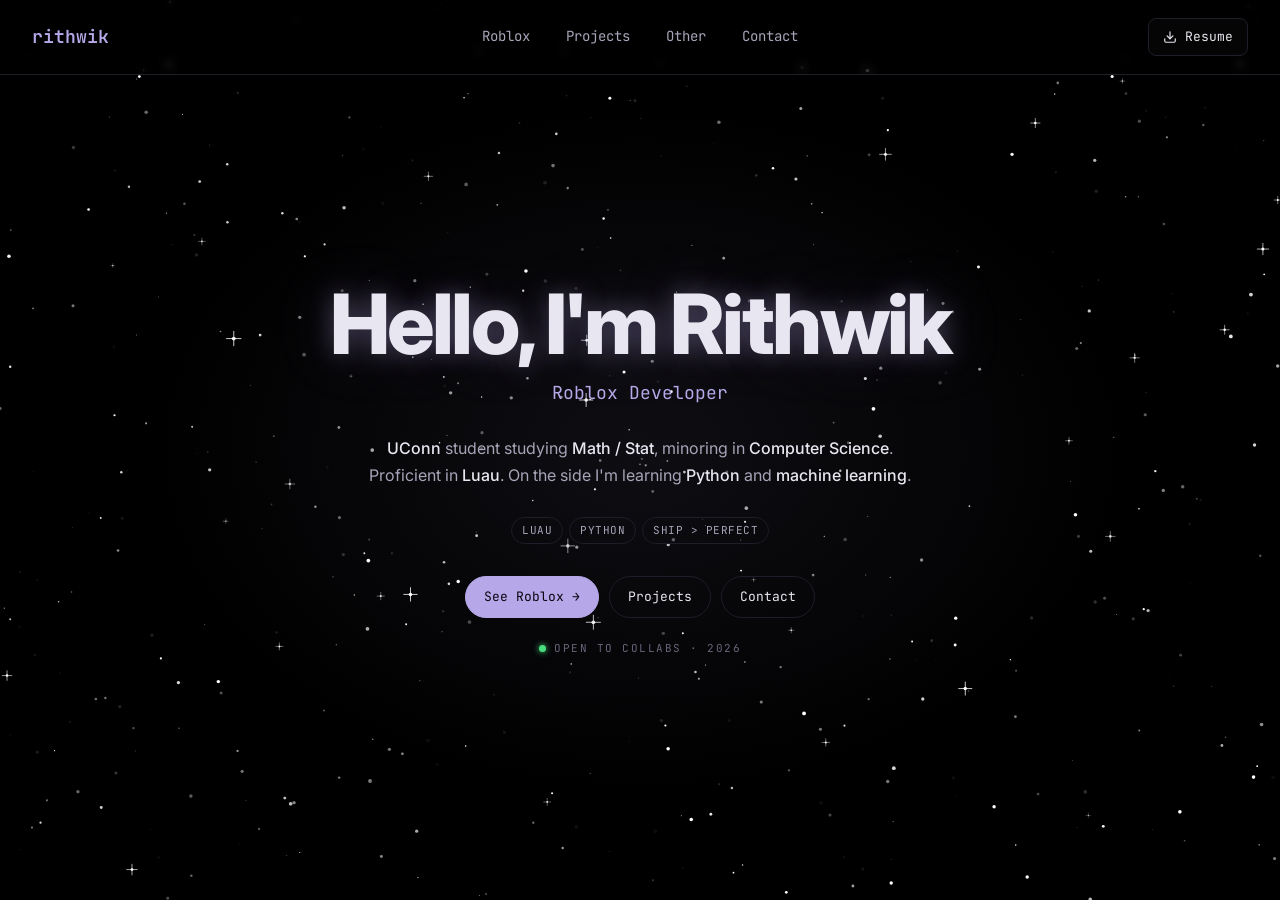
==== index.html @ 13290063 "initial commit" ====
<!DOCTYPE html>
<html lang="en">
<head>
<meta charset="UTF-8"/>
<meta name="viewport" content="width=device-width, initial-scale=1.0"/>
<title>Rithwik — Dev</title>
<link rel="preconnect" href="https://fonts.googleapis.com"/>
<link rel="preconnect" href="https://fonts.gstatic.com" crossorigin/>
<link href="https://fonts.googleapis.com/css2?family=JetBrains+Mono:wght@400;500;600&family=Inter:wght@400;500;600;700;800&display=swap" rel="stylesheet"/>
<link rel="stylesheet" href="style.css"/>
</head>
<body class="no-scroll">

<canvas id="stars"></canvas>
<div class="vignette"></div>

<header class="topnav">
  <a class="brand" href="index.html">rithwik</a>
  <nav class="nav-tabs">
    <a class="nav-tab" href="roblox.html">Roblox</a>
    <a class="nav-tab" href="projects.html">Projects</a>
    <a class="nav-tab" href="other.html">Other</a>
    <a class="nav-tab" href="contact.html">Contact</a>
  </nav>
  <a class="resume-btn" href="Rithwik_Mohanty_Resume.pdf" download>
    <svg viewBox="0 0 24 24" fill="none" stroke="currentColor" stroke-width="2" stroke-linecap="round" stroke-linejoin="round"><path d="M21 15v4a2 2 0 0 1-2 2H5a2 2 0 0 1-2-2v-4"/><polyline points="7 10 12 15 17 10"/><line x1="12" y1="15" x2="12" y2="3"/></svg>
    Resume
  </a>
</header>

<main class="landing">
  <div class="landing-inner">
    <h1>Hello, I'm Rithwik</h1>
    <div class="subline">Roblox Developer</div>
    <p class="about">
      <strong>UConn</strong> student studying <strong>Math / Stat</strong>, minoring in <strong>Computer Science</strong>. Proficient in <strong>Luau</strong>. On the side I'm learning <strong>Python</strong> and <strong>machine learning</strong>.
    </p>
    <div class="pillows">
      <span class="pill">LUAU</span>
      <span class="pill">PYTHON</span>
      <span class="pill">SHIP &gt; PERFECT</span>
    </div>
    <div class="quick-nav">
      <a class="qbtn primary" href="roblox.html">See Roblox →</a>
      <a class="qbtn" href="projects.html">Projects</a>
      <a class="qbtn" href="contact.html">Contact</a>
    </div>
    <div class="pulse-row"><span class="pulse"></span>open to collabs · 2026</div>
  </div>
</main>

<script src="stars.js"></script>
<script src="transitions.js"></script>
<script src="email-form.js"></script>
</body>
</html>
---- style.css ----
:root {
  --bg: #000000;
  --bg-2: #0a0a0e;
  --ink: #e8e6f0;
  --ink-soft: #a8a4b8;
  --ink-faint: #6a657a;
  --line: #1f1d28;
  --accent: #b6a8e8;
  --accent-2: #8b7ed8;
  --good: #4ade80;
}
* { box-sizing: border-box; margin: 0; padding: 0; }
html, body { background: var(--bg); color: var(--ink); }
body {
  font-family: 'Inter', system-ui, sans-serif;
  font-size: 15px;
  line-height: 1.55;
  -webkit-font-smoothing: antialiased;
  min-height: 100vh;
  overflow-x: hidden;
}
body.no-scroll { height: 100vh; overflow: hidden; }
::selection { background: var(--accent); color: var(--bg); }
a { color: inherit; text-decoration: none; }
button { font: inherit; color: inherit; cursor: pointer; background: none; border: none; }

/* ===== Top nav ===== */
.topnav {
  position: fixed;
  top: 0; left: 0; right: 0;
  z-index: 30;
  padding: 18px 32px;
  display: grid;
  grid-template-columns: 1fr auto 1fr;
  align-items: center;
  background: linear-gradient(180deg, rgba(0,0,0,0.85), rgba(0,0,0,0.55) 70%, transparent);
  backdrop-filter: blur(6px);
  -webkit-backdrop-filter: blur(6px);
  border-bottom: 1px solid color-mix(in srgb, var(--accent) 18%, transparent);
}
.brand {
  font-family: 'JetBrains Mono', monospace;
  font-weight: 600;
  font-size: 18px;
  color: var(--accent);
}
.nav-tabs { display: flex; gap: 28px; justify-self: center; }
.nav-tab {
  font-family: 'JetBrains Mono', monospace;
  font-size: 14px;
  color: var(--ink-soft);
  padding: 6px 4px;
  transition: color 0.18s;
  position: relative;
}
.nav-tab::after {
  content: '';
  position: absolute;
  left: 50%; bottom: 0;
  width: 0; height: 1.5px;
  background: var(--accent);
  transition: all 0.22s;
  transform: translateX(-50%);
}
.nav-tab:hover, .nav-tab.on { color: var(--accent); }
.nav-tab:hover::after, .nav-tab.on::after { width: 100%; }
.resume-btn {
  justify-self: end;
  font-family: 'JetBrains Mono', monospace;
  font-size: 13px;
  color: var(--ink);
  border: 1px solid var(--line);
  padding: 8px 14px;
  border-radius: 8px;
  display: inline-flex;
  align-items: center;
  gap: 8px;
  background: rgba(255,255,255,0.02);
  transition: border-color 0.18s, background 0.18s;
}
.resume-btn:hover { border-color: var(--accent); background: color-mix(in srgb, var(--accent) 10%, transparent); }
.resume-btn svg { width: 14px; height: 14px; }
@media (max-width: 800px) {
  .topnav { grid-template-columns: 1fr auto; padding: 14px 18px; }
  .nav-tabs { display: none; }
  .resume-btn { padding: 6px 10px; font-size: 12px; }
}

/* ===== Stars ===== */
#stars { position: fixed; inset: 0; z-index: 0; pointer-events: none; }
.vignette {
  position: fixed; inset: 0; pointer-events: none; z-index: 1;
  background: radial-gradient(ellipse at center, color-mix(in srgb, var(--accent) 8%, transparent) 0%, transparent 55%);
}

/* ===== Landing (no-scroll) ===== */
.landing {
  position: relative;
  height: 100vh;
  display: flex;
  align-items: center;
  justify-content: center;
  text-align: center;
  padding: 80px 24px 40px;
  z-index: 2;
}
.landing-inner { position: relative; z-index: 2; max-width: 760px; }
.landing h1 {
  font-family: 'Inter', sans-serif;
  font-weight: 800;
  font-size: clamp(40px, 6.5vw, 84px);
  letter-spacing: -0.035em;
  line-height: 1;
  text-shadow:
    0 0 24px color-mix(in srgb, var(--accent) 35%, transparent),
    0 0 64px color-mix(in srgb, var(--accent) 18%, transparent);
}
.landing .subline {
  font-family: 'JetBrains Mono', monospace;
  font-size: clamp(14px, 1.6vw, 18px);
  color: var(--accent);
  margin-top: 14px;
}
.landing .about {
  margin: 28px auto 0;
  max-width: 580px;
  color: var(--ink-soft);
  font-size: clamp(14px, 1.3vw, 16px);
  line-height: 1.7;
  text-wrap: pretty;
}
.landing .about strong { color: var(--ink); font-weight: 500; }
.landing .pillows {
  display: flex;
  flex-wrap: wrap;
  gap: 6px;
  justify-content: center;
  margin-top: 28px;
}
.landing .pill {
  font-family: 'JetBrains Mono', monospace;
  font-size: 11px;
  padding: 4px 10px;
  border: 1px solid var(--line);
  border-radius: 999px;
  color: var(--ink-soft);
  letter-spacing: 0.5px;
}
.landing .pulse-row {
  margin-top: 22px;
  display: inline-flex;
  align-items: center;
  gap: 8px;
  font-family: 'JetBrains Mono', monospace;
  font-size: 11px;
  color: var(--ink-faint);
  letter-spacing: 1.5px;
  text-transform: uppercase;
}
.pulse {
  width: 7px; height: 7px; border-radius: 50%;
  background: var(--good); box-shadow: 0 0 6px var(--good);
  animation: blink 1.6s infinite;
}
@keyframes blink { 50% { opacity: 0.35; } }
.landing .quick-nav {
  display: flex; gap: 10px; justify-content: center;
  margin-top: 32px;
  flex-wrap: wrap;
}
.qbtn {
  font-family: 'JetBrains Mono', monospace;
  font-size: 13px;
  padding: 10px 18px;
  border: 1px solid var(--line);
  border-radius: 999px;
  color: var(--ink);
  transition: border-color 0.18s, background 0.18s, color 0.18s;
  display: inline-flex; align-items: center; gap: 8px;
}
.qbtn:hover { border-color: var(--accent); color: var(--accent); background: color-mix(in srgb, var(--accent) 8%, transparent); }
.qbtn.primary { background: var(--accent); color: #0a0512; border-color: var(--accent); }
.qbtn.primary:hover { transform: translateY(-1px); box-shadow: 0 8px 24px -8px color-mix(in srgb, var(--accent) 60%, transparent); }

/* ===== Page (scrolling sub-pages) ===== */
.page {
  position: relative;
  z-index: 2;
  padding: 140px 24px 80px;
}
.container { max-width: 1100px; margin: 0 auto; }
.sec-tag {
  font-family: 'JetBrains Mono', monospace;
  font-size: 13px;
  color: var(--accent);
  margin-bottom: 14px;
  display: inline-flex;
  align-items: center;
  gap: 10px;
}
.sec-tag::before { content: ''; width: 24px; height: 1px; background: var(--accent); }
.sec-title {
  font-family: 'Inter', sans-serif;
  font-weight: 700;
  font-size: clamp(40px, 6vw, 64px);
  letter-spacing: -0.03em;
  line-height: 1;
  margin-bottom: 14px;
}
.sec-title em { font-style: italic; color: var(--accent); }
.sec-blurb { color: var(--ink-soft); font-size: 16px; max-width: 600px; margin-bottom: 48px; line-height: 1.6; }

/* ===== Project cards ===== */
.grid {
  display: grid;
  grid-template-columns: repeat(auto-fit, minmax(300px, 1fr));
  gap: 16px;
}
.card {
  background: rgba(255,255,255,0.02);
  border: 1px solid var(--line);
  border-radius: 14px;
  padding: 24px;
  transition: border-color 0.2s, transform 0.2s, background 0.2s;
  display: flex;
  flex-direction: column;
  gap: 12px;
  cursor: pointer;
  text-decoration: none;
  color: inherit;
}
.card:hover {
  transform: translateY(-3px);
  border-color: color-mix(in srgb, var(--accent) 50%, var(--line));
  background: rgba(182, 168, 232, 0.04);
}
.card .meta {
  font-family: 'JetBrains Mono', monospace;
  font-size: 11px;
  color: var(--ink-faint);
  text-transform: uppercase;
  letter-spacing: 1.5px;
  display: flex;
  justify-content: space-between;
  align-items: center;
}
.card h3 {
  font-family: 'Inter', sans-serif;
  font-size: 22px;
  font-weight: 600;
  letter-spacing: -0.02em;
  line-height: 1.15;
}
.card h3 em { font-style: italic; color: var(--accent); }
.card p { color: var(--ink-soft); font-size: 14px; line-height: 1.55; }
.card .tags { display: flex; flex-wrap: wrap; gap: 5px; margin-top: auto; padding-top: 10px; }
.pill {
  font-family: 'JetBrains Mono', monospace;
  font-size: 10px;
  padding: 3px 9px;
  border: 1px solid var(--line);
  border-radius: 999px;
  color: var(--ink-soft);
  letter-spacing: 0.5px;
}
.chip { padding: 3px 8px; border-radius: 4px; font-size: 10px; font-family: 'JetBrains Mono', monospace; letter-spacing: 1px; background: var(--good); color: #052; }
.chip.stealth { background: #fbbf24; color: #422; }
.chip.wip { background: #2a2630; color: var(--ink-soft); }

/* ===== Contact ===== */
.contact-card {
  border: 1px solid var(--line);
  border-radius: 18px;
  padding: 56px 44px;
  background: linear-gradient(135deg, rgba(182,168,232,0.06), rgba(0,0,0,0));
  text-align: center;
  position: relative;
  overflow: hidden;
}
.contact-card::before {
  content: '';
  position: absolute;
  top: -100px; left: 50%;
  width: 400px; height: 200px;
  background: radial-gradient(ellipse, color-mix(in srgb, var(--accent) 25%, transparent), transparent 70%);
  transform: translateX(-50%);
  pointer-events: none;
}
.contact-card h2 {
  font-family: 'Inter', sans-serif;
  font-size: clamp(28px, 3.5vw, 40px);
  font-weight: 700;
  letter-spacing: -0.025em;
  line-height: 1.1;
  margin-bottom: 14px;
  text-wrap: balance;
  position: relative;
}
.contact-card h2 em { font-style: italic; color: var(--accent); }
.contact-card p { color: var(--ink-soft); margin-bottom: 28px; max-width: 420px; margin-left: auto; margin-right: auto; position: relative; }
.mail-btn {
  display: inline-flex;
  align-items: center;
  gap: 10px;
  padding: 14px 22px;
  border-radius: 999px;
  background: var(--accent);
  color: #0a0512;
  font-family: 'JetBrains Mono', monospace;
  font-size: 14px;
  font-weight: 600;
  transition: transform 0.18s, box-shadow 0.18s;
  position: relative;
}
.mail-btn:hover { transform: translateY(-2px); box-shadow: 0 12px 32px -8px color-mix(in srgb, var(--accent) 60%, transparent); }
.contact-list {
  display: grid;
  grid-template-columns: repeat(auto-fit, minmax(180px, 1fr));
  gap: 10px;
  margin-top: 36px;
}
.contact-list a {
  border: 1px solid var(--line);
  border-radius: 10px;
  padding: 14px;
  transition: border-color 0.18s, color 0.18s;
  display: flex;
  justify-content: space-between;
  align-items: center;
  text-align: left;
}
.contact-list a > div { flex: 1; min-width: 0; }
.contact-list a:hover { border-color: var(--accent); color: var(--accent); }
.contact-list .lab {
  font-family: 'JetBrains Mono', monospace;
  font-size: 10px;
  color: var(--ink-faint);
  text-transform: uppercase;
  letter-spacing: 1.5px;
  display: block;
  margin-bottom: 2px;
}

footer {
  padding: 32px 24px 36px;
  text-align: center;
  font-family: 'JetBrains Mono', monospace;
  font-size: 12px;
  color: var(--ink-faint);
  letter-spacing: 1px;
  position: relative;
  z-index: 2;
}

/* ===== Page transitions (SPA swap) ===== */
@keyframes page-enter {
  from { opacity: 0; }
  to   { opacity: 1; }
}
main, footer {
  animation: page-enter 0.55s cubic-bezier(0.22, 0.61, 0.36, 1) both;
}
footer { animation-delay: 0.08s; }
main.is-out, footer.is-out {
  animation: none;
  opacity: 0;
  transition: opacity 0.18s ease;
}

/* ===== Email modal ===== */
.modal[hidden] { display: none; }
.modal {
  position: fixed;
  inset: 0;
  z-index: 100;
  display: flex;
  align-items: center;
  justify-content: center;
  padding: 24px;
  animation: modal-fade 0.18s ease both;
}
@keyframes modal-fade {
  from { opacity: 0; }
  to   { opacity: 1; }
}
.modal-backdrop {
  position: absolute;
  inset: 0;
  background: rgba(0,0,0,0.72);
  -webkit-backdrop-filter: blur(8px);
  backdrop-filter: blur(8px);
}
.modal-card {
  position: relative;
  width: 100%;
  max-width: 480px;
  background: var(--bg-2);
  border: 1px solid color-mix(in srgb, var(--accent) 30%, var(--line));
  border-radius: 18px;
  padding: 36px 32px 30px;
  box-shadow: 0 24px 60px -12px rgba(0,0,0,0.6);
  animation: modal-pop 0.22s ease both;
  max-height: calc(100vh - 48px);
  overflow-y: auto;
}
@keyframes modal-pop {
  from { opacity: 0; transform: translateY(10px) scale(0.98); }
  to   { opacity: 1; transform: translateY(0) scale(1); }
}
.modal-close {
  position: absolute;
  top: 12px; right: 12px;
  width: 32px; height: 32px;
  border-radius: 8px;
  color: var(--ink-soft);
  font-size: 22px;
  line-height: 1;
  display: flex; align-items: center; justify-content: center;
  transition: background 0.18s, color 0.18s;
}
.modal-close:hover { background: rgba(255,255,255,0.05); color: var(--ink); }
.modal-card h2 {
  font-family: 'Inter', sans-serif;
  font-size: 22px;
  font-weight: 700;
  letter-spacing: -0.025em;
  margin-bottom: 6px;
}
.modal-card h2 em { font-style: italic; color: var(--accent); }
.modal-sub {
  color: var(--ink-soft);
  font-size: 13px;
  margin-bottom: 22px;
}
.field {
  display: block;
  margin-bottom: 14px;
}
.field > span {
  display: block;
  font-family: 'JetBrains Mono', monospace;
  font-size: 10px;
  text-transform: uppercase;
  letter-spacing: 1.5px;
  color: var(--ink-faint);
  margin-bottom: 6px;
}
.field input,
.field textarea {
  width: 100%;
  background: rgba(255,255,255,0.02);
  border: 1px solid var(--line);
  border-radius: 10px;
  padding: 11px 14px;
  color: var(--ink);
  font-family: 'Inter', sans-serif;
  font-size: 14px;
  transition: border-color 0.18s, background 0.18s;
}
.field textarea {
  resize: vertical;
  min-height: 110px;
  line-height: 1.5;
}
.field input:focus,
.field textarea:focus {
  outline: none;
  border-color: var(--accent);
  background: rgba(255,255,255,0.04);
}
.email-form button[type=submit] {
  width: 100%;
  justify-content: center;
  margin-top: 6px;
  border: none;
  cursor: pointer;
}
.email-form button[type=submit][disabled] {
  opacity: 0.55;
  cursor: wait;
}
.form-status {
  margin-top: 14px;
  font-family: 'JetBrains Mono', monospace;
  font-size: 12px;
  text-align: center;
  min-height: 18px;
  color: var(--ink-soft);
  letter-spacing: 0.5px;
}
.form-status.ok  { color: var(--good); }
.form-status.err { color: #ef4444; }

/* ===== Detail / case-study pages ===== */
.detail-back {
  display: inline-flex;
  align-items: center;
  gap: 6px;
  font-family: 'JetBrains Mono', monospace;
  font-size: 12px;
  color: var(--ink-soft);
  margin-bottom: 24px;
  transition: color 0.18s;
}
.detail-back:hover { color: var(--accent); }

.systems { display: flex; flex-direction: column; }
.system {
  display: grid;
  grid-template-columns: 1fr 1.25fr;
  gap: 56px;
  align-items: center;
  padding: 56px 0;
  border-top: 1px solid var(--line);
}
.system:first-child { border-top: none; padding-top: 16px; }
.sys-tag {
  font-family: 'JetBrains Mono', monospace;
  font-size: 11px;
  color: var(--accent);
  letter-spacing: 1.5px;
  text-transform: uppercase;
  margin-bottom: 12px;
}
.system-text h2 {
  font-family: 'Inter', sans-serif;
  font-size: clamp(22px, 2.6vw, 30px);
  font-weight: 700;
  letter-spacing: -0.025em;
  line-height: 1.15;
  margin-bottom: 14px;
}
.system-text h2 em { font-style: italic; color: var(--accent); }
.system-text p {
  color: var(--ink-soft);
  font-size: 15px;
  line-height: 1.65;
  margin-bottom: 18px;
}
.system-text .tags { display: flex; flex-wrap: wrap; gap: 5px; }

.system-media {
  display: flex;
  flex-direction: column;
  gap: 12px;
}
.system-media video,
.system-media img {
  width: 100%;
  aspect-ratio: 16/9;
  border-radius: 14px;
  border: 1px solid var(--line);
  background: #000;
  display: block;
  object-fit: cover;
}
.system-media iframe {
  width: 100%;
  border-radius: 14px;
  border: 1px solid var(--line);
  background: #000;
  display: block;
}
.video-placeholder {
  width: 100%;
  aspect-ratio: 16/9;
  border-radius: 14px;
  border: 1px dashed var(--line);
  background: rgba(255,255,255,0.02);
  display: flex;
  align-items: center;
  justify-content: center;
  flex-direction: column;
  gap: 10px;
  color: var(--ink-faint);
  font-family: 'JetBrains Mono', monospace;
  font-size: 11px;
  letter-spacing: 1.5px;
  text-transform: uppercase;
}
.video-placeholder svg { width: 32px; height: 32px; opacity: 0.45; }

@media (max-width: 800px) {
  .system { grid-template-columns: 1fr; gap: 24px; padding: 40px 0; }
}

@media (prefers-reduced-motion: reduce) {
  *, *::before, *::after { animation-duration: 0.01ms !important; transition-duration: 0.01ms !important; }
}
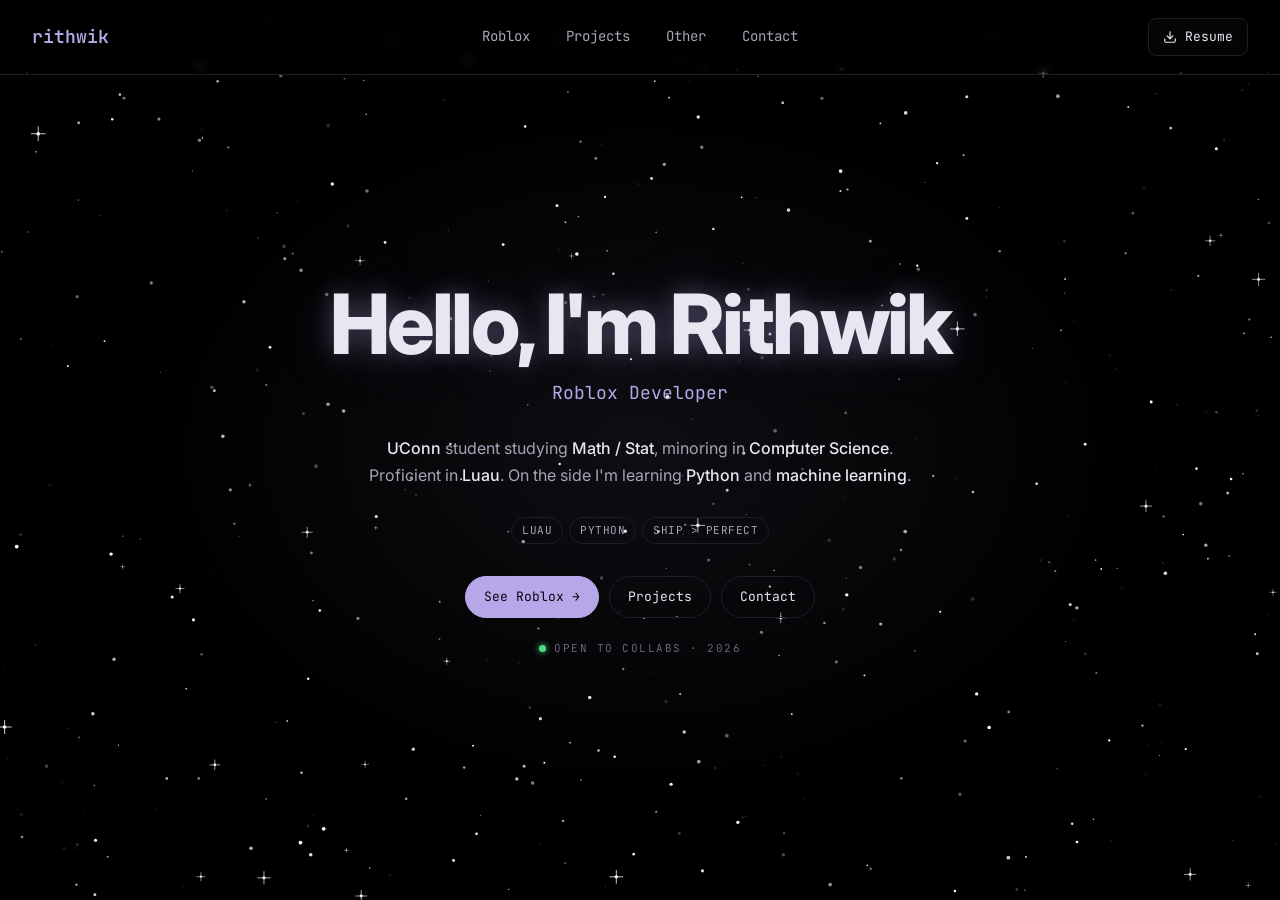
==== commit 565be0f5: "2nd change clickable images" ====
--- a/index.html
+++ b/index.html
@@ -52,5 +52,6 @@
 <script src="stars.js"></script>
 <script src="transitions.js"></script>
 <script src="email-form.js"></script>
+<script src="lightbox.js"></script>
 </body>
 </html>
--- a/style.css
+++ b/style.css
@@ -554,6 +554,52 @@
   display: block;
   object-fit: cover;
 }
+.system-media img,
+.zoomable { cursor: zoom-in; transition: transform 0.2s ease, border-color 0.2s ease; }
+.system-media img:hover,
+.zoomable:hover { border-color: var(--accent); }
+
+.lightbox {
+  position: fixed;
+  inset: 0;
+  background: rgba(0, 0, 0, 0.92);
+  display: flex;
+  align-items: center;
+  justify-content: center;
+  z-index: 9999;
+  cursor: zoom-out;
+  opacity: 0;
+  pointer-events: none;
+  transition: opacity 0.18s ease;
+}
+.lightbox.open { opacity: 1; pointer-events: auto; }
+.lightbox img {
+  max-width: 92vw;
+  max-height: 92vh;
+  border-radius: 10px;
+  border: 1px solid rgba(255, 255, 255, 0.08);
+  box-shadow: 0 20px 60px rgba(0, 0, 0, 0.6);
+  object-fit: contain;
+  background: #000;
+}
+.lightbox-close {
+  position: absolute;
+  top: 20px;
+  right: 24px;
+  background: transparent;
+  border: 1px solid rgba(255, 255, 255, 0.2);
+  color: #fff;
+  font-family: 'JetBrains Mono', monospace;
+  font-size: 11px;
+  letter-spacing: 1.5px;
+  padding: 6px 12px;
+  border-radius: 8px;
+  cursor: pointer;
+}
+.lightbox-close:hover {
+  border-color: var(--accent);
+  color: var(--accent);
+}
 .system-media iframe {
   width: 100%;
   border-radius: 14px;
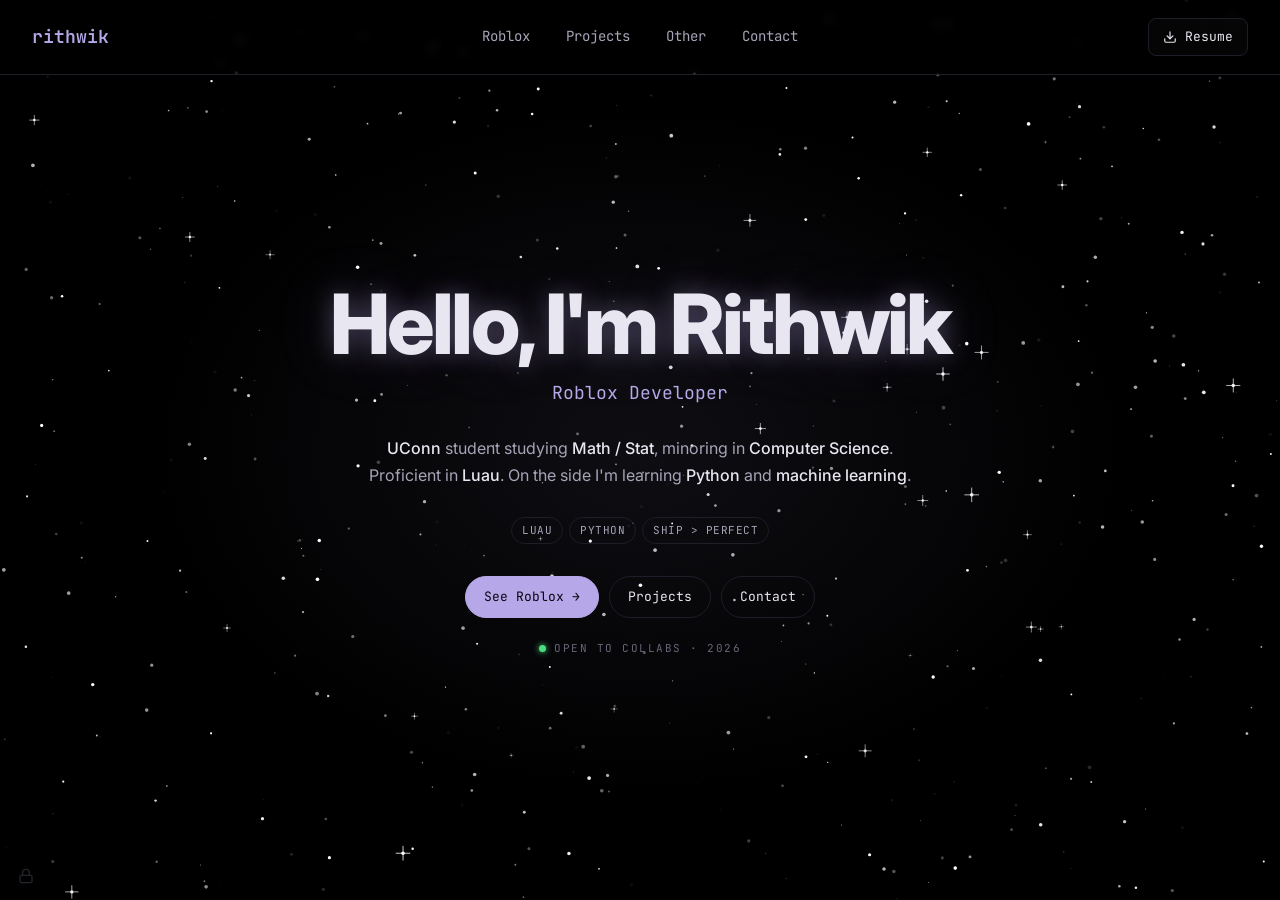
==== commit 01df3129: "add secret room: multiplayer pixel hangout with notes and AI object generator Co-Authored-By: Claude" ====
--- a/index.html
+++ b/index.html
@@ -49,6 +49,10 @@
   </div>
 </main>
 
+<a class="secret-lock" href="room.html" aria-label="?">
+  <svg viewBox="0 0 24 24" fill="none" stroke="currentColor" stroke-width="2" stroke-linecap="round" stroke-linejoin="round"><rect x="3" y="11" width="18" height="11" rx="2" ry="2"/><path d="M7 11V7a5 5 0 0 1 10 0v4"/></svg>
+</a>
+
 <script src="stars.js"></script>
 <script src="transitions.js"></script>
 <script src="email-form.js"></script>
--- a/style.css
+++ b/style.css
@@ -81,9 +81,41 @@
 .resume-btn:hover { border-color: var(--accent); background: color-mix(in srgb, var(--accent) 10%, transparent); }
 .resume-btn svg { width: 14px; height: 14px; }
 @media (max-width: 800px) {
-  .topnav { grid-template-columns: 1fr auto; padding: 14px 18px; }
-  .nav-tabs { display: none; }
-  .resume-btn { padding: 6px 10px; font-size: 12px; }
+  .topnav {
+    grid-template-columns: auto 1fr;
+    grid-template-rows: auto auto;
+    column-gap: 12px;
+    row-gap: 6px;
+    padding: 10px 16px 8px;
+  }
+  .brand { grid-column: 1; grid-row: 1; justify-self: start; font-size: 16px; }
+  .resume-btn { grid-column: 2; grid-row: 1; justify-self: end; padding: 6px 10px; font-size: 12px; }
+  .nav-tabs {
+    grid-column: 1 / -1;
+    grid-row: 2;
+    justify-self: center;
+    gap: 22px;
+    flex-wrap: wrap;
+    justify-content: center;
+  }
+  .nav-tab { font-size: 13px; padding: 4px 2px; }
+  .page { padding-top: 110px; }
+}
+
+/* ===== Secret lock ===== */
+.secret-lock {
+  position: fixed;
+  bottom: 16px; left: 18px;
+  z-index: 25;
+  color: var(--ink-faint);
+  opacity: 0.35;
+  transition: opacity 0.25s, color 0.25s, transform 0.25s;
+}
+.secret-lock svg { width: 16px; height: 16px; display: block; }
+.secret-lock:hover {
+  opacity: 1;
+  color: var(--accent);
+  transform: translateY(-2px);
 }
 
 /* ===== Stars ===== */
